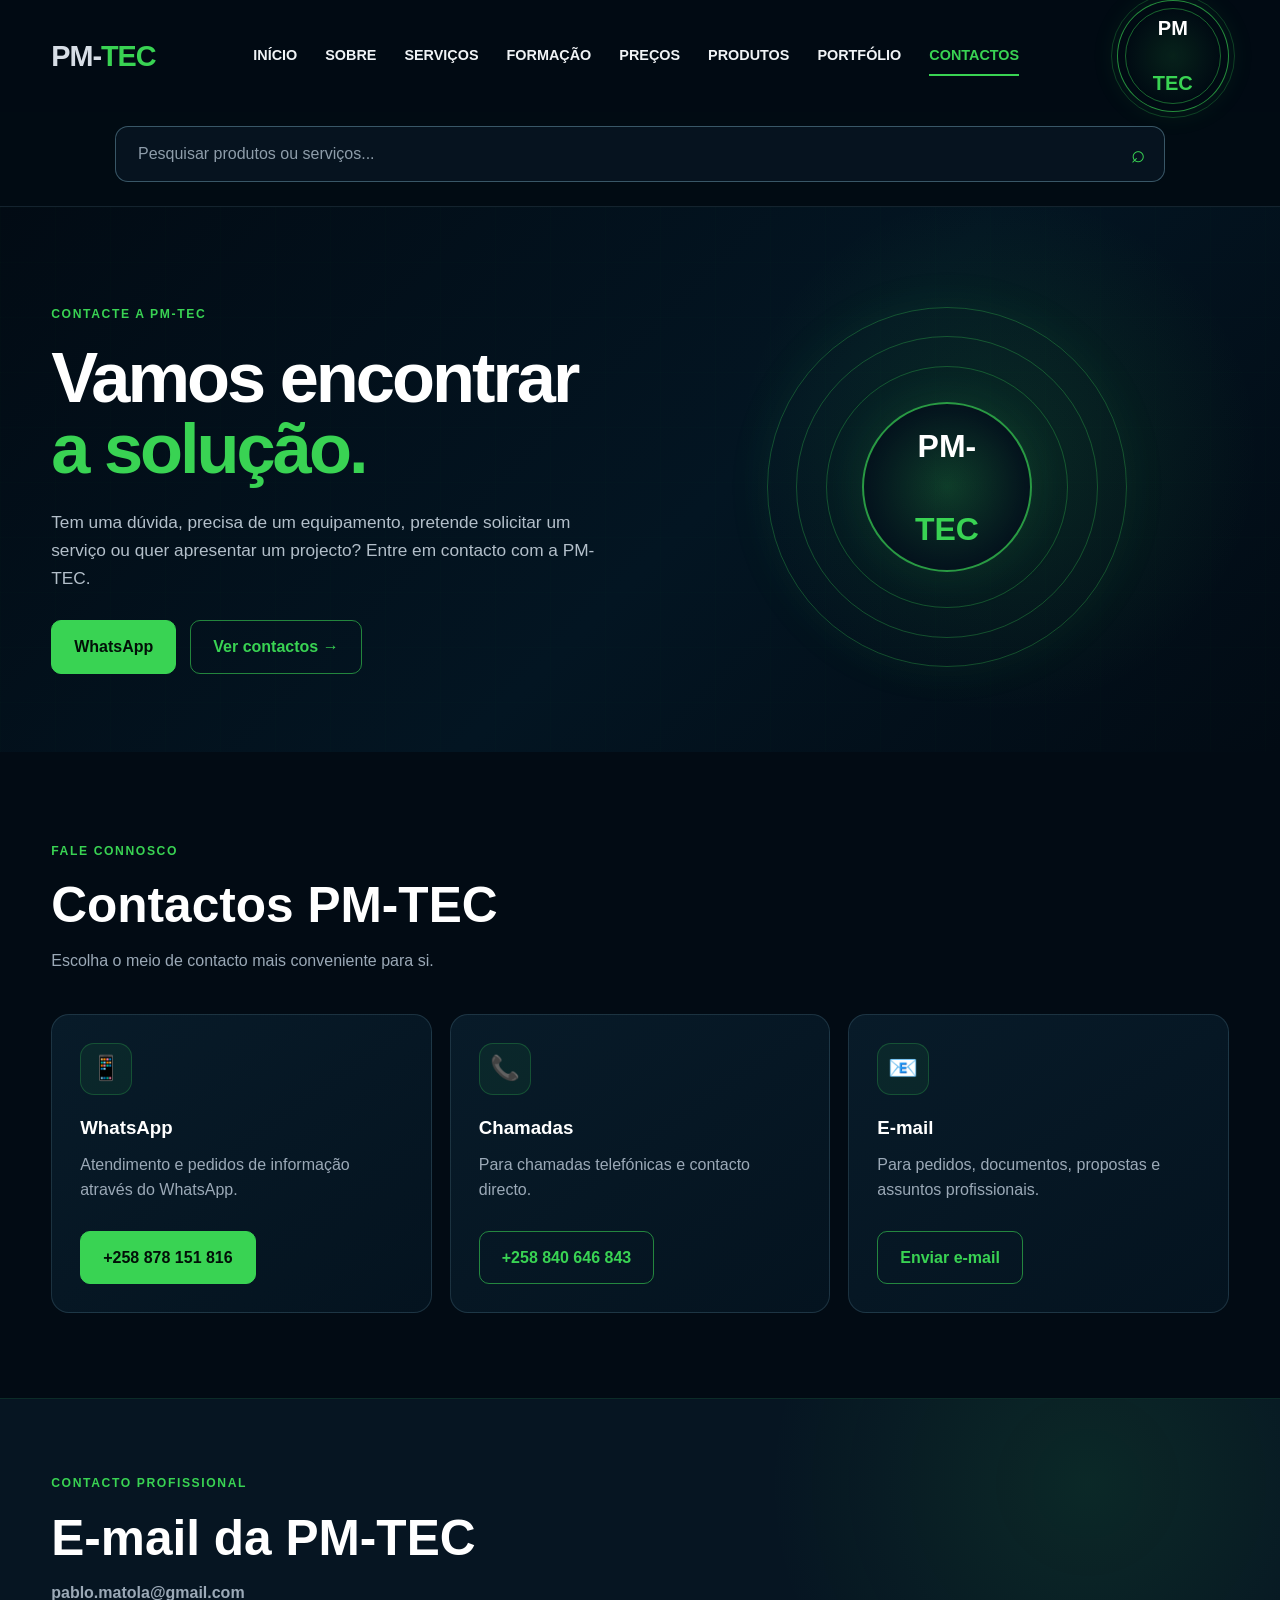
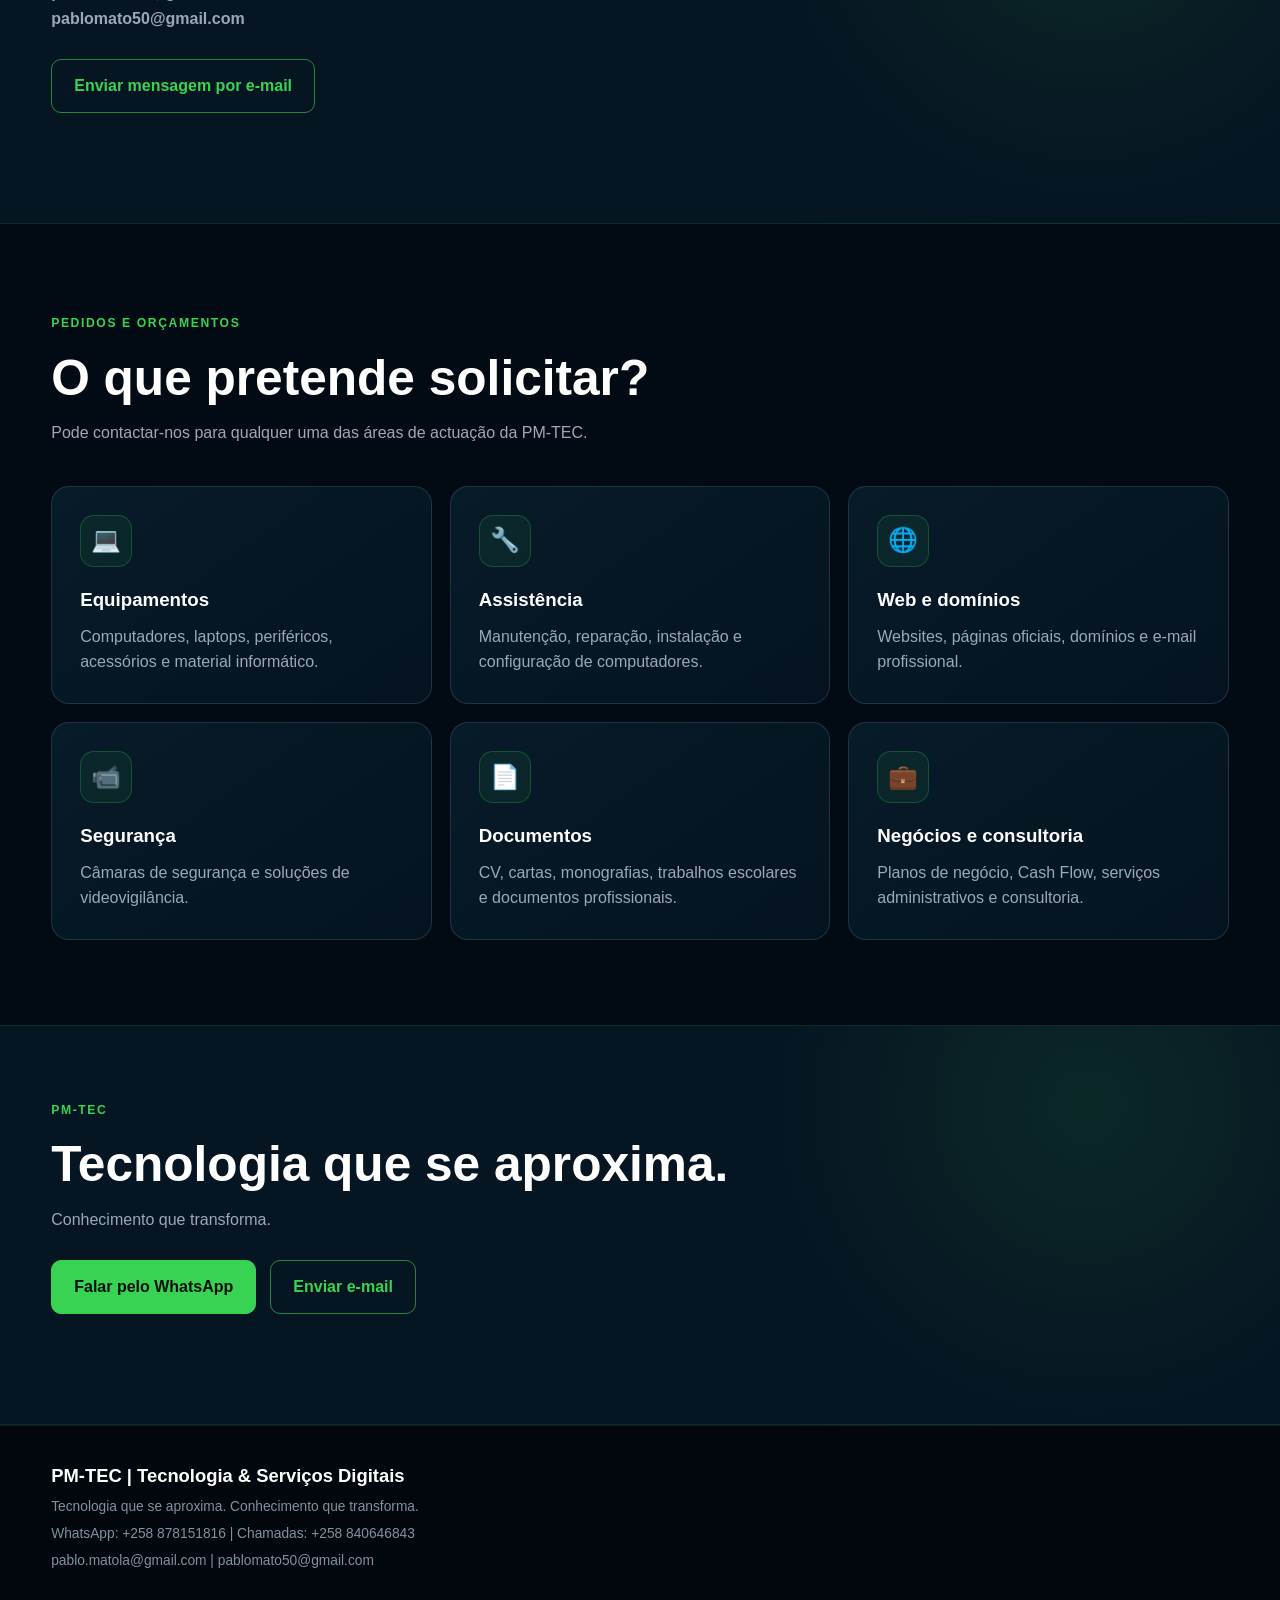
==== contactos.html @ cc6e76ad "Add initial contactos.html file This is the initial commit of the contactos.html file, which contain" ====
<!DOCTYPE html>
<html lang="pt-PT">
<head>
  <meta charset="UTF-8">
  <meta name="viewport" content="width=device-width, initial-scale=1.0">

  <title>Contactos | PM-TEC</title>

  <meta name="description" content="Contacte a PM-TEC para computadores, serviços informáticos, websites, documentos, formação, assistência técnica e consultoria em Moçambique.">

  <link rel="stylesheet" href="style.css">
</head>

<body>

<header>

  <div class="container nav">

    <a href="index.html" class="logo">
      PM-<span>TEC</span>
    </a>

    <nav>
      <a href="index.html">INÍCIO</a>
      <a href="sobre.html">SOBRE</a>
      <a href="servicos.html">SERVIÇOS</a>
      <a href="formacao.html">FORMAÇÃO</a>
      <a href="precos.html">PREÇOS</a>
      <a href="produtos.html">PRODUTOS</a>
      <a href="portfolio.html">PORTFÓLIO</a>
      <a href="contactos.html" class="active">CONTACTOS</a>
    </nav>

    <div class="tech-logo">
      PM<br><span>TEC</span>
    </div>

  </div>


  <div class="search-area">

    <div class="container">

      <div class="search-box">

        <input
          type="search"
          placeholder="Pesquisar produtos ou serviços..."
          aria-label="Pesquisar produtos ou serviços"
        >

        <div class="search-icon">⌕</div>

      </div>

    </div>

  </div>

</header>


<main>


<section class="hero">

  <div class="container hero-grid">

    <div>

      <span class="eyebrow">CONTACTE A PM-TEC</span>

      <h1>
        Vamos encontrar
        <span>a solução.</span>
      </h1>

      <p>
        Tem uma dúvida, precisa de um equipamento, pretende solicitar
        um serviço ou quer apresentar um projecto? Entre em contacto
        com a PM-TEC.
      </p>

      <div class="actions">

        <a
          class="btn whatsapp"
          href="https://wa.me/258878151816"
          target="_blank"
        >
          WhatsApp
        </a>

        <a class="btn" href="#contactos">
          Ver contactos →
        </a>

      </div>

    </div>


    <div class="hero-tech">

      <div class="tech-orbit">

        <div class="tech-core">
          PM-<span>TEC</span>
        </div>

      </div>

    </div>

  </div>

</section>



<section class="section" id="contactos">

<div class="container">

  <div class="section-title">

    <span class="eyebrow">FALE CONNOSCO</span>

    <h2>
      Contactos PM-TEC
    </h2>

    <p>
      Escolha o meio de contacto mais conveniente para si.
    </p>

  </div>


  <div class="cards">


    <article class="card">

      <div class="icon">📱</div>

      <h3>WhatsApp</h3>

      <p>
        Atendimento e pedidos de informação através do WhatsApp.
      </p>

      <div class="actions">
        <a
          class="btn whatsapp"
          href="https://wa.me/258878151816"
          target="_blank"
        >
          +258 878 151 816
        </a>
      </div>

    </article>


    <article class="card">

      <div class="icon">📞</div>

      <h3>Chamadas</h3>

      <p>
        Para chamadas telefónicas e contacto directo.
      </p>

      <div class="actions">
        <a
          class="btn"
          href="tel:+258840646843"
        >
          +258 840 646 843
        </a>
      </div>

    </article>


    <article class="card">

      <div class="icon">📧</div>

      <h3>E-mail</h3>

      <p>
        Para pedidos, documentos, propostas e assuntos profissionais.
      </p>

      <div class="actions">
        <a
          class="btn"
          href="mailto:pablo.matola@gmail.com"
        >
          Enviar e-mail
        </a>
      </div>

    </article>


  </div>

</div>

</section>



<section class="highlight">

<div class="container">

  <div class="section-title">

    <span class="eyebrow">CONTACTO PROFISSIONAL</span>

    <h2>
      E-mail da PM-TEC
    </h2>

    <p>
      <strong>pablo.matola@gmail.com</strong>
      <br>
      <strong>pablomato50@gmail.com</strong>
    </p>

    <div class="actions">

      <a
        class="btn"
        href="mailto:pablo.matola@gmail.com"
      >
        Enviar mensagem por e-mail
      </a>

    </div>

  </div>

</div>

</section>



<section class="section">

<div class="container">

  <div class="section-title">

    <span class="eyebrow">PEDIDOS E ORÇAMENTOS</span>

    <h2>
      O que pretende solicitar?
    </h2>

    <p>
      Pode contactar-nos para qualquer uma das áreas de actuação
      da PM-TEC.
    </p>

  </div>


  <div class="cards">


    <article class="card">

      <div class="icon">💻</div>

      <h3>Equipamentos</h3>

      <p>
        Computadores, laptops, periféricos, acessórios e material informático.
      </p>

    </article>


    <article class="card">

      <div class="icon">🔧</div>

      <h3>Assistência</h3>

      <p>
        Manutenção, reparação, instalação e configuração de computadores.
      </p>

    </article>


    <article class="card">

      <div class="icon">🌐</div>

      <h3>Web e domínios</h3>

      <p>
        Websites, páginas oficiais, domínios e e-mail profissional.
      </p>

    </article>


    <article class="card">

      <div class="icon">📹</div>

      <h3>Segurança</h3>

      <p>
        Câmaras de segurança e soluções de videovigilância.
      </p>

    </article>


    <article class="card">

      <div class="icon">📄</div>

      <h3>Documentos</h3>

      <p>
        CV, cartas, monografias, trabalhos escolares e documentos profissionais.
      </p>

    </article>


    <article class="card">

      <div class="icon">💼</div>

      <h3>Negócios e consultoria</h3>

      <p>
        Planos de negócio, Cash Flow, serviços administrativos e consultoria.
      </p>

    </article>


  </div>

</div>

</section>



<section class="highlight">

<div class="container">

  <div class="section-title">

    <span class="eyebrow">PM-TEC</span>

    <h2>
      Tecnologia que se aproxima.
    </h2>

    <p>
      Conhecimento que transforma.
    </p>

    <div class="actions">

      <a
        class="btn whatsapp"
        href="https://wa.me/258878151816"
        target="_blank"
      >
        Falar pelo WhatsApp
      </a>

      <a
        class="btn"
        href="mailto:pablo.matola@gmail.com"
      >
        Enviar e-mail
      </a>

    </div>

  </div>

</div>

</section>


</main>



<footer>

  <div class="container">

    <strong>PM-TEC | Tecnologia & Serviços Digitais</strong>

    <p>
      Tecnologia que se aproxima. Conhecimento que transforma.
    </p>

    <p>
      WhatsApp: +258 878151816 |
      Chamadas: +258 840646843
    </p>

    <p>
      pablo.matola@gmail.com |
      pablomato50@gmail.com
    </p>

  </div>

</footer>


</body>
</html>
---- style.css ----
:root{
  --bg:#020b14;
  --bg2:#061522;
  --panel:#071824;
  --panel2:#0a1d2b;
  --green:#39d353;
  --green2:#55e86d;
  --white:#f5f7fa;
  --text:#d7dee6;
  --muted:#9ba9b7;
  --border:rgba(120,170,190,.20);
  --max:1280px;
}

*{
  box-sizing:border-box;
  margin:0;
  padding:0;
}

html{
  scroll-behavior:smooth;
}

body{
  font-family:Inter,Arial,Helvetica,sans-serif;
  background:var(--bg);
  color:var(--text);
  line-height:1.6;
  overflow-x:hidden;
}

a{
  color:inherit;
  text-decoration:none;
}

button,
input{
  font:inherit;
}

.container{
  width:min(var(--max),92%);
  margin:auto;
}

/* HEADER */

header{
  position:sticky;
  top:0;
  z-index:1000;
  background:rgba(2,11,20,.94);
  backdrop-filter:blur(16px);
  border-bottom:1px solid rgba(120,170,190,.16);
}

.nav{
  min-height:82px;
  display:flex;
  align-items:center;
  gap:30px;
}

.logo{
  font-size:1.8rem;
  font-weight:900;
  letter-spacing:-1px;
  white-space:nowrap;
}

.logo span{
  color:var(--green);
}

nav{
  flex:1;
  display:flex;
  justify-content:center;
  align-items:center;
  gap:4px;
}

nav a{
  position:relative;
  padding:10px 12px;
  color:#f0f3f6;
  font-size:.9rem;
  font-weight:650;
  transition:.25s;
}

nav a:hover,
nav a.active{
  color:var(--green);
}

nav a.active::after{
  content:"";
  position:absolute;
  left:12px;
  right:12px;
  bottom:2px;
  height:2px;
  background:var(--green);
}

/* PM-TEC SYMBOL */

.tech-logo{
  width:112px;
  height:112px;
  flex:none;
  position:relative;
  display:grid;
  place-items:center;
  border:1px solid rgba(57,211,83,.65);
  border-radius:50%;
  color:#fff;
  font-weight:900;
  font-size:1.25rem;
  line-height:1.05;
  text-align:center;
  background:radial-gradient(circle,rgba(57,211,83,.12),transparent 65%);
  box-shadow:0 0 28px rgba(57,211,83,.10);
}

.tech-logo::before,
.tech-logo::after{
  content:"";
  position:absolute;
  border:1px solid rgba(57,211,83,.45);
  border-radius:50%;
}

.tech-logo::before{
  inset:7px;
}

.tech-logo::after{
  inset:-7px;
  border-color:rgba(57,211,83,.25);
}

.tech-logo span{
  color:var(--green);
}

/* SEARCH */

.search-area{
  padding:14px 0 24px;
  background:rgba(2,11,20,.94);
}

.search-box{
  position:relative;
  width:min(1050px,100%);
  margin:auto;
}

.search-box input{
  width:100%;
  height:56px;
  padding:0 58px 0 22px;
  border:1px solid rgba(120,170,190,.45);
  border-radius:13px;
  outline:none;
  background:#06131f;
  color:#fff;
}

.search-box input::placeholder{
  color:#8e9daa;
}

.search-box input:focus{
  border-color:var(--green);
  box-shadow:0 0 0 3px rgba(57,211,83,.10);
}

.search-icon{
  position:absolute;
  right:20px;
  top:50%;
  transform:translateY(-50%);
  color:var(--green);
  font-size:1.5rem;
}

/* HERO */

.hero{
  position:relative;
  overflow:hidden;
  padding:85px 0 70px;
  background:
    radial-gradient(circle at 78% 45%,rgba(57,211,83,.12),transparent 25%),
    linear-gradient(135deg,#020b14,#031522 55%,#020b14);
}

.hero::before{
  content:"";
  position:absolute;
  inset:0;
  opacity:.28;
  background-image:
    linear-gradient(rgba(57,211,83,.05) 1px,transparent 1px),
    linear-gradient(90deg,rgba(57,211,83,.05) 1px,transparent 1px);
  background-size:55px 55px;
  pointer-events:none;
}

.hero-grid{
  position:relative;
  z-index:1;
  display:grid;
  grid-template-columns:1fr 1fr;
  gap:50px;
  align-items:center;
}

.hero h1{
  max-width:720px;
  color:#fff;
  font-size:clamp(3rem,5.5vw,5.4rem);
  line-height:1.02;
  letter-spacing:-3px;
}

.hero h1 span{
  color:var(--green);
}

.hero p{
  max-width:650px;
  margin-top:24px;
  color:#b3bfca;
  font-size:1.08rem;
}

.eyebrow{
  display:inline-block;
  margin-bottom:17px;
  color:var(--green);
  font-size:.76rem;
  font-weight:800;
  letter-spacing:1.6px;
  text-transform:uppercase;
}

/* HERO TECHNOLOGY */

.hero-tech{
  min-height:390px;
  display:grid;
  place-items:center;
  position:relative;
}

.tech-orbit{
  width:360px;
  height:360px;
  position:relative;
  display:grid;
  place-items:center;
  border:1px solid rgba(57,211,83,.30);
  border-radius:50%;
  box-shadow:0 0 50px rgba(57,211,83,.06);
}

.tech-orbit::before,
.tech-orbit::after{
  content:"";
  position:absolute;
  border:1px solid rgba(57,211,83,.30);
  border-radius:50%;
}

.tech-orbit::before{
  inset:28px;
}

.tech-orbit::after{
  inset:58px;
}

.tech-core{
  width:170px;
  height:170px;
  display:grid;
  place-items:center;
  border:2px solid rgba(57,211,83,.70);
  border-radius:50%;
  background:radial-gradient(circle,rgba(57,211,83,.14),#04131d 70%);
  color:#fff;
  font-size:2rem;
  font-weight:900;
  text-align:center;
  line-height:1;
  box-shadow:0 0 45px rgba(57,211,83,.12);
}

.tech-core span{
  display:block;
  color:var(--green);
}

/* BUTTONS */

.actions{
  display:flex;
  flex-wrap:wrap;
  gap:14px;
  margin-top:28px;
}

.btn{
  display:inline-flex;
  align-items:center;
  justify-content:center;
  padding:13px 22px;
  border:1px solid rgba(57,211,83,.60);
  border-radius:10px;
  color:var(--green);
  font-weight:750;
  transition:.25s;
}

.btn:hover{
  transform:translateY(-2px);
  box-shadow:0 10px 30px rgba(57,211,83,.10);
}

.btn.primary,
.btn.whatsapp{
  background:var(--green);
  border-color:var(--green);
  color:#021008;
}

.btn.primary:hover,
.btn.whatsapp:hover{
  background:var(--green2);
}

/* SECTIONS */

.section{
  padding:85px 0;
}

.section-title{
  margin-bottom:40px;
}

.section-title h2{
  color:#fff;
  font-size:clamp(2rem,4vw,3.1rem);
  line-height:1.1;
}

.section-title p{
  max-width:720px;
  margin-top:15px;
  color:var(--muted);
}

/* CARDS */

.cards{
  display:grid;
  grid-template-columns:repeat(3,1fr);
  gap:18px;
}

.card{
  padding:28px;
  min-height:210px;
  background:linear-gradient(145deg,#081b29,#04131f);
  border:1px solid var(--border);
  border-radius:18px;
  transition:.3s;
}

.card:hover{
  transform:translateY(-5px);
  border-color:rgba(57,211,83,.45);
  box-shadow:0 18px 45px rgba(0,0,0,.28);
}

.icon{
  width:52px;
  height:52px;
  display:grid;
  place-items:center;
  margin-bottom:18px;
  border:1px solid rgba(57,211,83,.25);
  border-radius:14px;
  background:rgba(57,211,83,.07);
  color:var(--green);
  font-size:1.5rem;
}

.card h3{
  margin-bottom:9px;
  color:#fff;
}

.card p{
  color:var(--muted);
}

/* HIGHLIGHT */

.highlight{
  padding:70px 0;
  background:
    radial-gradient(circle at 85% 20%,rgba(57,211,83,.10),transparent 28%),
    #061522;
  border-top:1px solid rgba(57,211,83,.12);
  border-bottom:1px solid rgba(57,211,83,.12);
}

/* FOOTER */

footer{
  padding:35px 0;
  background:#01070d;
  border-top:1px solid rgba(120,170,190,.14);
  color:#82919e;
}

footer strong{
  color:#fff;
  font-size:1.15rem;
}

footer p{
  margin-top:5px;
  font-size:.86rem;
}

/* MOBILE */

@media(max-width:1050px){
  nav a{
    padding:9px 7px;
    font-size:.8rem;
  }

  .tech-logo{
    width:90px;
    height:90px;
  }

  .hero-grid{
    gap:25px;
  }
}

@media(max-width:760px){
  .nav{
    min-height:70px;
  }

  nav{
    display:none;
  }

  .tech-logo{
    margin-left:auto;
    width:70px;
    height:70px;
    font-size:.9rem;
  }

  .hero{
    padding:65px 0;
  }

  .hero-grid{
    grid-template-columns:1fr;
  }

  .hero h1{
    font-size:clamp(2.7rem,12vw,4rem);
    letter-spacing:-2px;
  }

  .hero-tech{
    min-height:300px;
  }

  .tech-orbit{
    width:280px;
    height:280px;
  }

  .tech-core{
    width:130px;
    height:130px;
    font-size:1.5rem;
  }

  .cards{
    grid-template-columns:1fr;
  }
}
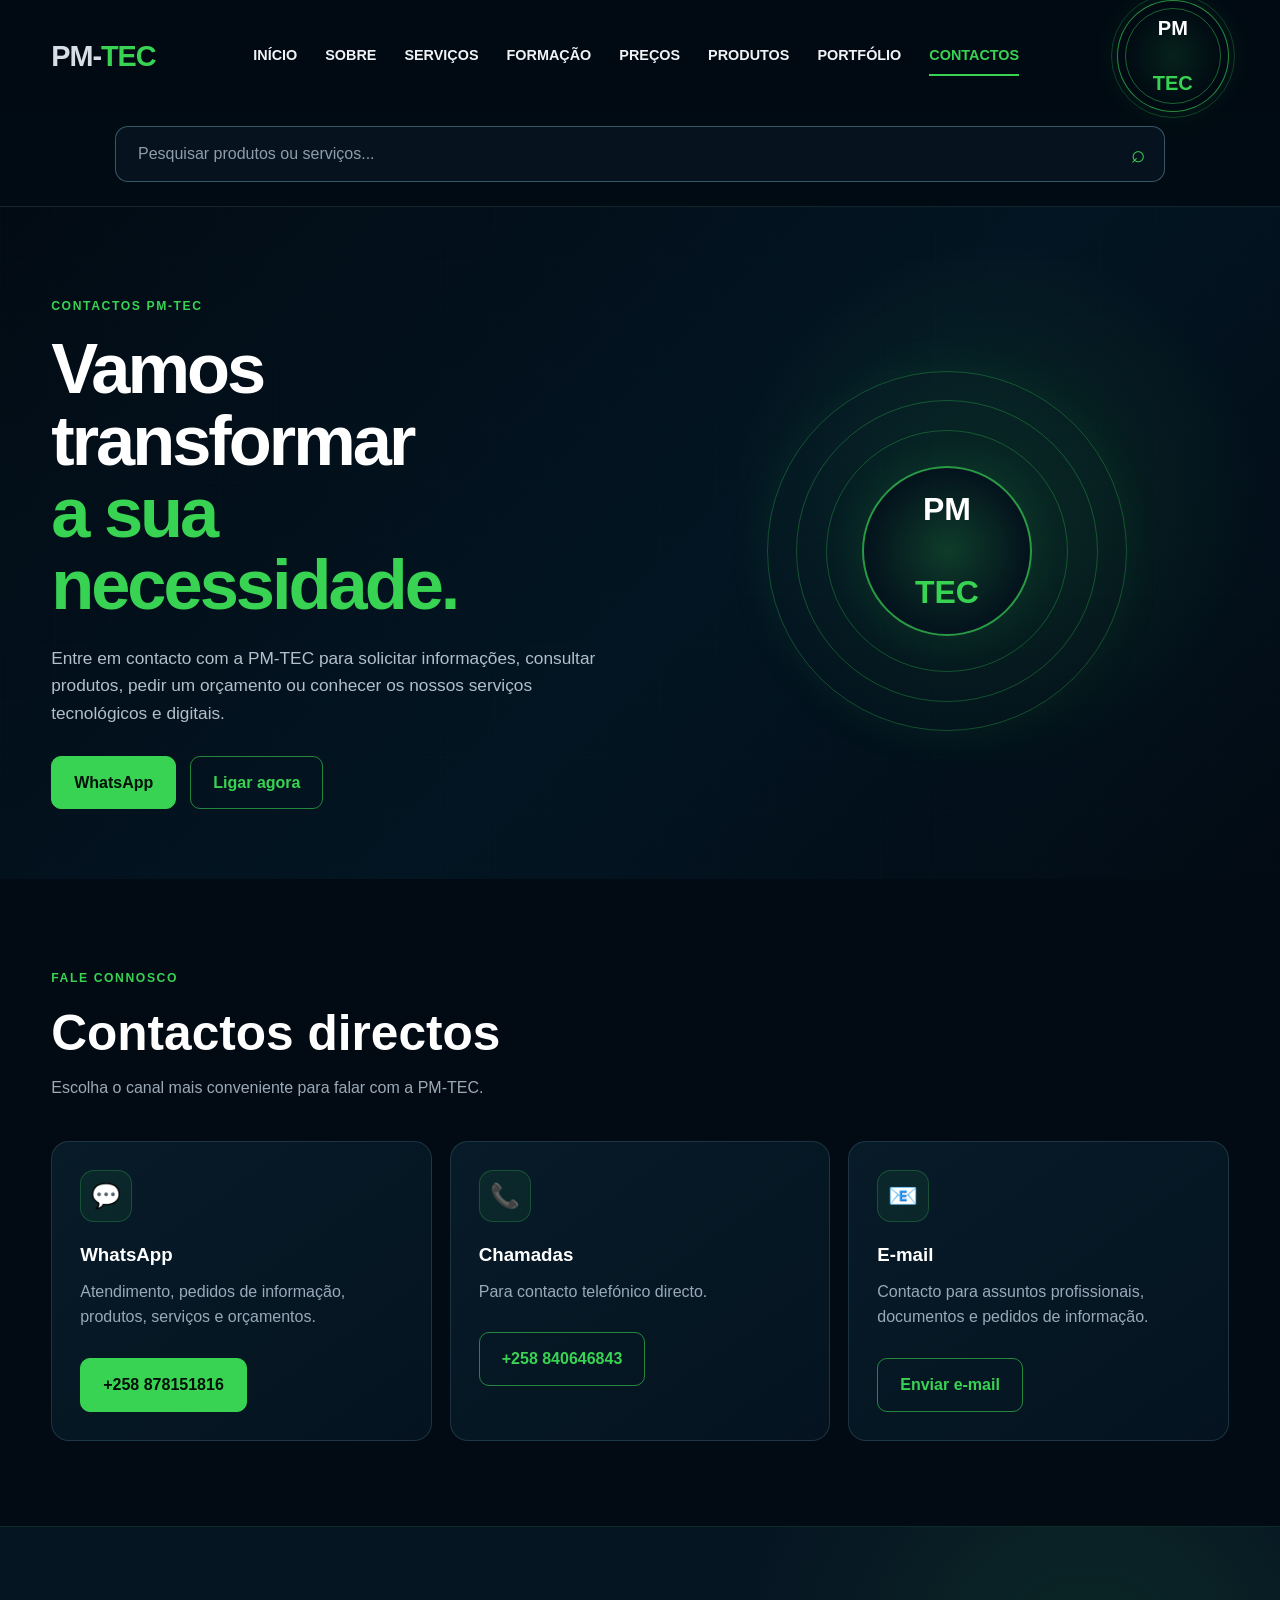
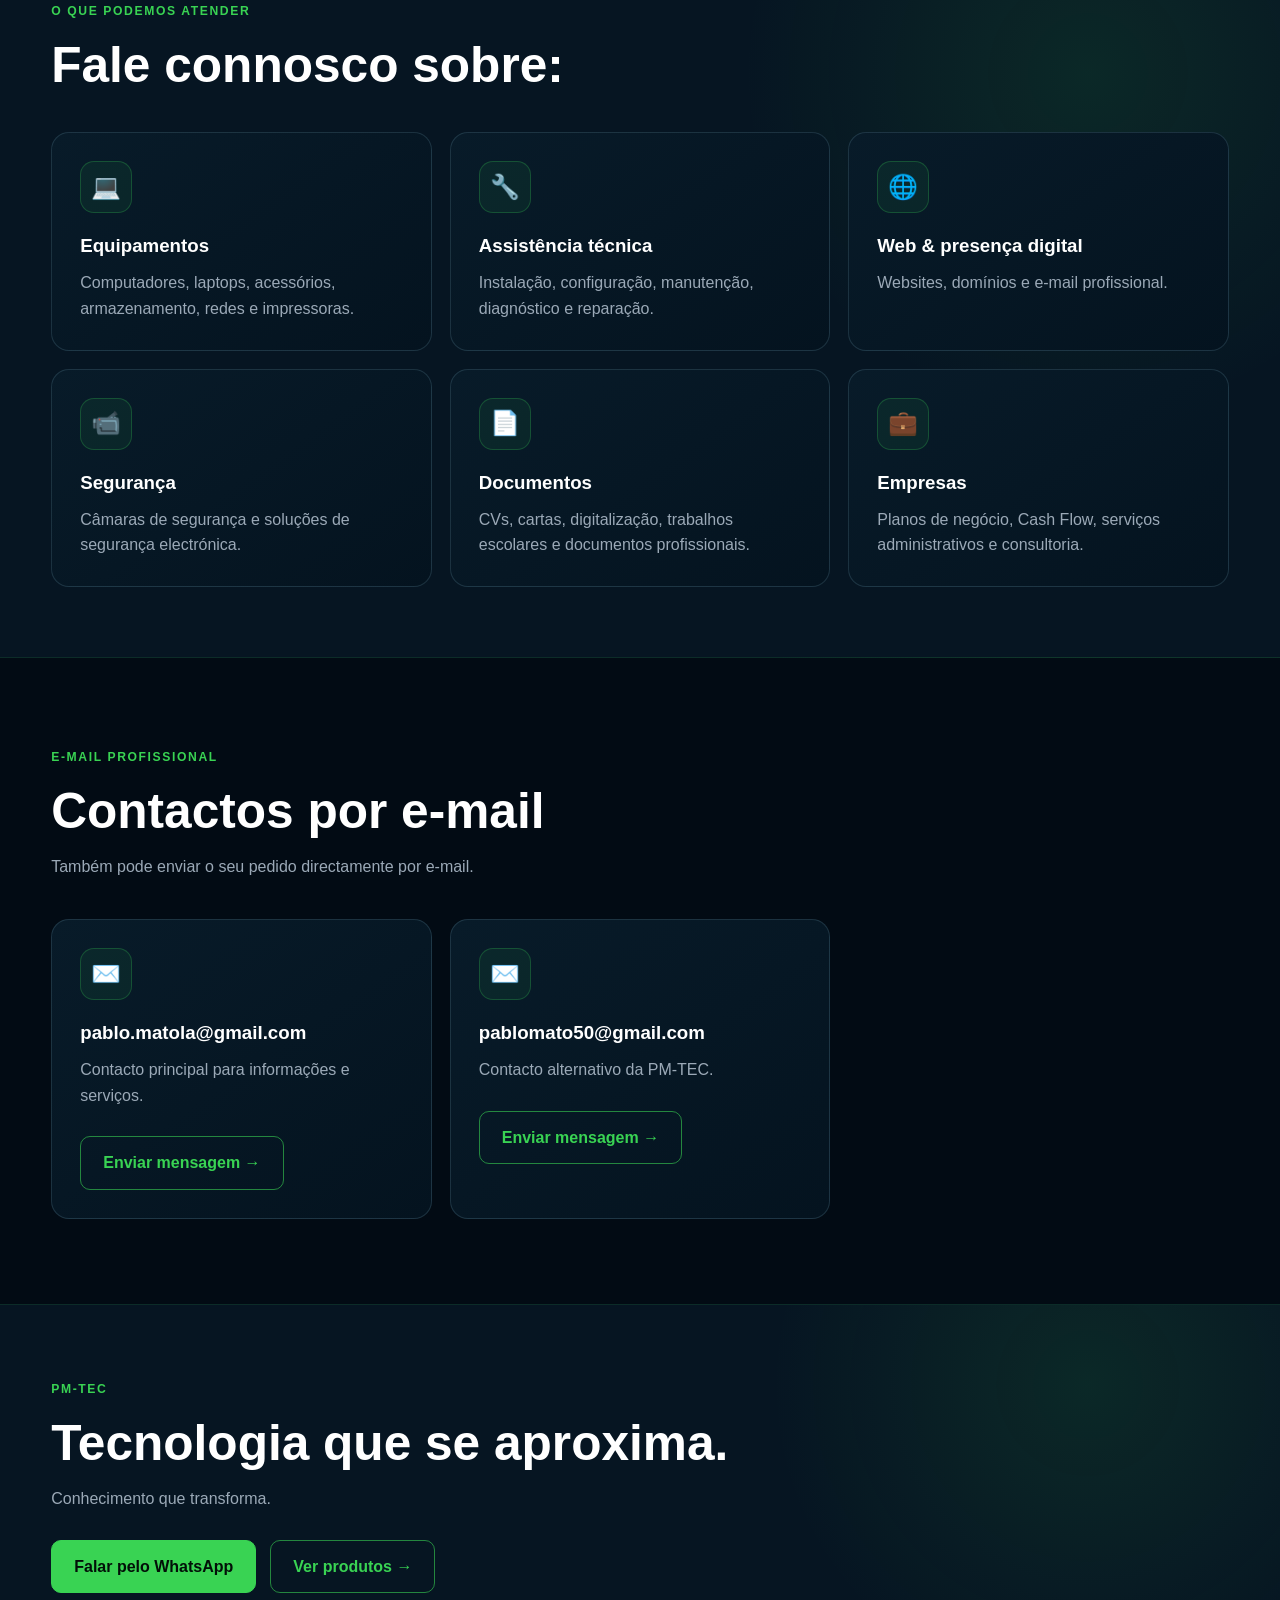
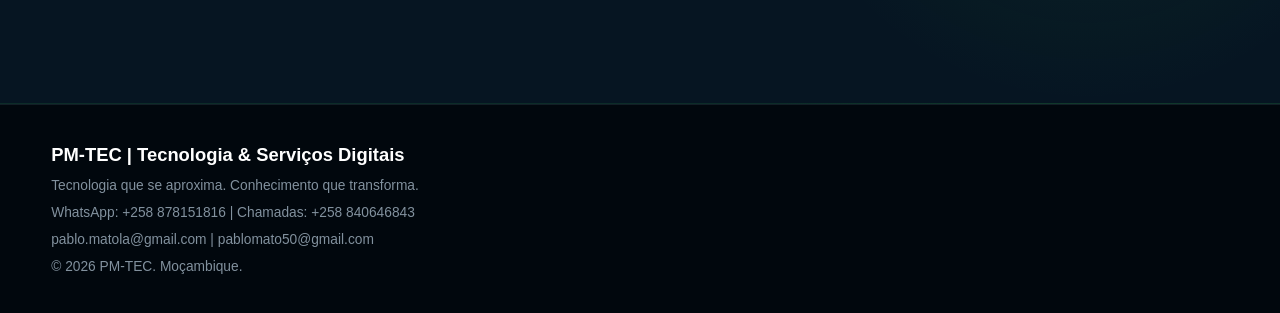
==== commit 0ac4c3df: "Update contactos.html" ====
--- a/contactos.html
+++ b/contactos.html
@@ -3,18 +3,13 @@
 <head>
   <meta charset="UTF-8">
   <meta name="viewport" content="width=device-width, initial-scale=1.0">
-
   <title>Contactos | PM-TEC</title>
-
-  <meta name="description" content="Contacte a PM-TEC para computadores, serviços informáticos, websites, documentos, formação, assistência técnica e consultoria em Moçambique.">
-
   <link rel="stylesheet" href="style.css">
 </head>
 
 <body>
 
 <header>
-
   <div class="container nav">
 
     <a href="index.html" class="logo">
@@ -38,380 +33,306 @@
 
   </div>
 
-
   <div class="search-area">
-
-    <div class="container">
-
-      <div class="search-box">
-
+    <div class="container">
+      <form class="search-box" id="globalSearch">
         <input
           type="search"
+          id="searchInput"
           placeholder="Pesquisar produtos ou serviços..."
-          aria-label="Pesquisar produtos ou serviços"
+          autocomplete="off"
         >
-
-        <div class="search-icon">⌕</div>
-
-      </div>
-
-    </div>
-
+        <span class="search-icon">⌕</span>
+      </form>
+    </div>
   </div>
-
 </header>
 
 
 <main>
 
-
-<section class="hero">
-
-  <div class="container hero-grid">
-
-    <div>
-
-      <span class="eyebrow">CONTACTE A PM-TEC</span>
-
-      <h1>
-        Vamos encontrar
-        <span>a solução.</span>
-      </h1>
-
-      <p>
-        Tem uma dúvida, precisa de um equipamento, pretende solicitar
-        um serviço ou quer apresentar um projecto? Entre em contacto
-        com a PM-TEC.
-      </p>
-
-      <div class="actions">
-
-        <a
-          class="btn whatsapp"
-          href="https://wa.me/258878151816"
-          target="_blank"
-        >
-          WhatsApp
-        </a>
-
-        <a class="btn" href="#contactos">
-          Ver contactos →
-        </a>
-
-      </div>
-
-    </div>
-
-
-    <div class="hero-tech">
-
-      <div class="tech-orbit">
-
-        <div class="tech-core">
-          PM-<span>TEC</span>
+  <section class="hero">
+    <div class="container hero-grid">
+
+      <div>
+        <span class="eyebrow">Contactos PM-TEC</span>
+
+        <h1>
+          Vamos transformar<br>
+          <span>a sua necessidade.</span>
+        </h1>
+
+        <p>
+          Entre em contacto com a PM-TEC para solicitar informações,
+          consultar produtos, pedir um orçamento ou conhecer os nossos
+          serviços tecnológicos e digitais.
+        </p>
+
+        <div class="actions">
+
+          <a
+            href="https://wa.me/258878151816"
+            class="btn whatsapp"
+            target="_blank"
+          >
+            WhatsApp
+          </a>
+
+          <a
+            href="tel:+258840646843"
+            class="btn"
+          >
+            Ligar agora
+          </a>
+
         </div>
-
-      </div>
-
-    </div>
-
-  </div>
-
-</section>
-
-
-
-<section class="section" id="contactos">
-
-<div class="container">
-
-  <div class="section-title">
-
-    <span class="eyebrow">FALE CONNOSCO</span>
-
-    <h2>
-      Contactos PM-TEC
-    </h2>
-
-    <p>
-      Escolha o meio de contacto mais conveniente para si.
-    </p>
-
-  </div>
-
-
-  <div class="cards">
-
-
-    <article class="card">
-
-      <div class="icon">📱</div>
-
-      <h3>WhatsApp</h3>
-
-      <p>
-        Atendimento e pedidos de informação através do WhatsApp.
-      </p>
-
-      <div class="actions">
-        <a
-          class="btn whatsapp"
-          href="https://wa.me/258878151816"
-          target="_blank"
-        >
-          +258 878 151 816
-        </a>
-      </div>
-
-    </article>
-
-
-    <article class="card">
-
-      <div class="icon">📞</div>
-
-      <h3>Chamadas</h3>
-
-      <p>
-        Para chamadas telefónicas e contacto directo.
-      </p>
-
-      <div class="actions">
-        <a
-          class="btn"
-          href="tel:+258840646843"
-        >
-          +258 840 646 843
-        </a>
-      </div>
-
-    </article>
-
-
-    <article class="card">
-
-      <div class="icon">📧</div>
-
-      <h3>E-mail</h3>
-
-      <p>
-        Para pedidos, documentos, propostas e assuntos profissionais.
-      </p>
-
-      <div class="actions">
-        <a
-          class="btn"
-          href="mailto:pablo.matola@gmail.com"
-        >
-          Enviar e-mail
-        </a>
-      </div>
-
-    </article>
-
-
-  </div>
-
-</div>
-
-</section>
-
-
-
-<section class="highlight">
-
-<div class="container">
-
-  <div class="section-title">
-
-    <span class="eyebrow">CONTACTO PROFISSIONAL</span>
-
-    <h2>
-      E-mail da PM-TEC
-    </h2>
-
-    <p>
-      <strong>pablo.matola@gmail.com</strong>
-      <br>
-      <strong>pablomato50@gmail.com</strong>
-    </p>
-
-    <div class="actions">
-
-      <a
-        class="btn"
-        href="mailto:pablo.matola@gmail.com"
-      >
-        Enviar mensagem por e-mail
-      </a>
-
-    </div>
-
-  </div>
-
-</div>
-
-</section>
-
-
-
-<section class="section">
-
-<div class="container">
-
-  <div class="section-title">
-
-    <span class="eyebrow">PEDIDOS E ORÇAMENTOS</span>
-
-    <h2>
-      O que pretende solicitar?
-    </h2>
-
-    <p>
-      Pode contactar-nos para qualquer uma das áreas de actuação
-      da PM-TEC.
-    </p>
-
-  </div>
-
-
-  <div class="cards">
-
-
-    <article class="card">
-
-      <div class="icon">💻</div>
-
-      <h3>Equipamentos</h3>
-
-      <p>
-        Computadores, laptops, periféricos, acessórios e material informático.
-      </p>
-
-    </article>
-
-
-    <article class="card">
-
-      <div class="icon">🔧</div>
-
-      <h3>Assistência</h3>
-
-      <p>
-        Manutenção, reparação, instalação e configuração de computadores.
-      </p>
-
-    </article>
-
-
-    <article class="card">
-
-      <div class="icon">🌐</div>
-
-      <h3>Web e domínios</h3>
-
-      <p>
-        Websites, páginas oficiais, domínios e e-mail profissional.
-      </p>
-
-    </article>
-
-
-    <article class="card">
-
-      <div class="icon">📹</div>
-
-      <h3>Segurança</h3>
-
-      <p>
-        Câmaras de segurança e soluções de videovigilância.
-      </p>
-
-    </article>
-
-
-    <article class="card">
-
-      <div class="icon">📄</div>
-
-      <h3>Documentos</h3>
-
-      <p>
-        CV, cartas, monografias, trabalhos escolares e documentos profissionais.
-      </p>
-
-    </article>
-
-
-    <article class="card">
-
-      <div class="icon">💼</div>
-
-      <h3>Negócios e consultoria</h3>
-
-      <p>
-        Planos de negócio, Cash Flow, serviços administrativos e consultoria.
-      </p>
-
-    </article>
-
-
-  </div>
-
-</div>
-
-</section>
-
-
-
-<section class="highlight">
-
-<div class="container">
-
-  <div class="section-title">
-
-    <span class="eyebrow">PM-TEC</span>
-
-    <h2>
-      Tecnologia que se aproxima.
-    </h2>
-
-    <p>
-      Conhecimento que transforma.
-    </p>
-
-    <div class="actions">
-
-      <a
-        class="btn whatsapp"
-        href="https://wa.me/258878151816"
-        target="_blank"
-      >
-        Falar pelo WhatsApp
-      </a>
-
-      <a
-        class="btn"
-        href="mailto:pablo.matola@gmail.com"
-      >
-        Enviar e-mail
-      </a>
-
-    </div>
-
-  </div>
-
-</div>
-
-</section>
-
+      </div>
+
+      <div class="hero-tech">
+        <div class="tech-orbit">
+          <div class="tech-core">
+            PM<br><span>TEC</span>
+          </div>
+        </div>
+      </div>
+
+    </div>
+  </section>
+
+
+  <section class="section">
+    <div class="container">
+
+      <div class="section-title">
+        <span class="eyebrow">Fale connosco</span>
+        <h2>Contactos directos</h2>
+        <p>
+          Escolha o canal mais conveniente para falar com a PM-TEC.
+        </p>
+      </div>
+
+      <div class="cards">
+
+        <article class="card">
+          <div class="icon">💬</div>
+          <h3>WhatsApp</h3>
+          <p>
+            Atendimento, pedidos de informação, produtos,
+            serviços e orçamentos.
+          </p>
+
+          <div class="actions">
+            <a
+              href="https://wa.me/258878151816"
+              class="btn whatsapp"
+              target="_blank"
+            >
+              +258 878151816
+            </a>
+          </div>
+        </article>
+
+
+        <article class="card">
+          <div class="icon">📞</div>
+          <h3>Chamadas</h3>
+          <p>
+            Para contacto telefónico directo.
+          </p>
+
+          <div class="actions">
+            <a
+              href="tel:+258840646843"
+              class="btn"
+            >
+              +258 840646843
+            </a>
+          </div>
+        </article>
+
+
+        <article class="card">
+          <div class="icon">📧</div>
+          <h3>E-mail</h3>
+          <p>
+            Contacto para assuntos profissionais,
+            documentos e pedidos de informação.
+          </p>
+
+          <div class="actions">
+            <a
+              href="mailto:pablo.matola@gmail.com"
+              class="btn"
+            >
+              Enviar e-mail
+            </a>
+          </div>
+        </article>
+
+      </div>
+    </div>
+  </section>
+
+
+  <section class="highlight">
+    <div class="container">
+
+      <div class="section-title">
+        <span class="eyebrow">O que podemos atender</span>
+        <h2>Fale connosco sobre:</h2>
+      </div>
+
+      <div class="cards">
+
+        <article class="card">
+          <div class="icon">💻</div>
+          <h3>Equipamentos</h3>
+          <p>
+            Computadores, laptops, acessórios, armazenamento,
+            redes e impressoras.
+          </p>
+        </article>
+
+        <article class="card">
+          <div class="icon">🔧</div>
+          <h3>Assistência técnica</h3>
+          <p>
+            Instalação, configuração, manutenção,
+            diagnóstico e reparação.
+          </p>
+        </article>
+
+        <article class="card">
+          <div class="icon">🌐</div>
+          <h3>Web & presença digital</h3>
+          <p>
+            Websites, domínios e e-mail profissional.
+          </p>
+        </article>
+
+        <article class="card">
+          <div class="icon">📹</div>
+          <h3>Segurança</h3>
+          <p>
+            Câmaras de segurança e soluções de
+            segurança electrónica.
+          </p>
+        </article>
+
+        <article class="card">
+          <div class="icon">📄</div>
+          <h3>Documentos</h3>
+          <p>
+            CVs, cartas, digitalização, trabalhos escolares
+            e documentos profissionais.
+          </p>
+        </article>
+
+        <article class="card">
+          <div class="icon">💼</div>
+          <h3>Empresas</h3>
+          <p>
+            Planos de negócio, Cash Flow, serviços administrativos
+            e consultoria.
+          </p>
+        </article>
+
+      </div>
+    </div>
+  </section>
+
+
+  <section class="section">
+    <div class="container">
+
+      <div class="section-title">
+        <span class="eyebrow">E-mail profissional</span>
+        <h2>Contactos por e-mail</h2>
+        <p>
+          Também pode enviar o seu pedido directamente por e-mail.
+        </p>
+      </div>
+
+      <div class="cards">
+
+        <article class="card">
+          <div class="icon">✉️</div>
+          <h3>pablo.matola@gmail.com</h3>
+          <p>
+            Contacto principal para informações e serviços.
+          </p>
+
+          <div class="actions">
+            <a
+              href="mailto:pablo.matola@gmail.com"
+              class="btn"
+            >
+              Enviar mensagem →
+            </a>
+          </div>
+        </article>
+
+
+        <article class="card">
+          <div class="icon">✉️</div>
+          <h3>pablomato50@gmail.com</h3>
+          <p>
+            Contacto alternativo da PM-TEC.
+          </p>
+
+          <div class="actions">
+            <a
+              href="mailto:pablomato50@gmail.com"
+              class="btn"
+            >
+              Enviar mensagem →
+            </a>
+          </div>
+        </article>
+
+      </div>
+    </div>
+  </section>
+
+
+  <section class="highlight">
+    <div class="container">
+
+      <div class="section-title">
+        <span class="eyebrow">PM-TEC</span>
+
+        <h2>
+          Tecnologia que se aproxima.
+        </h2>
+
+        <p>
+          Conhecimento que transforma.
+        </p>
+
+        <div class="actions">
+
+          <a
+            href="https://wa.me/258878151816"
+            class="btn whatsapp"
+            target="_blank"
+          >
+            Falar pelo WhatsApp
+          </a>
+
+          <a href="produtos.html" class="btn">
+            Ver produtos →
+          </a>
+
+        </div>
+      </div>
+
+    </div>
+  </section>
 
 </main>
 
 
-
 <footer>
-
   <div class="container">
 
     <strong>PM-TEC | Tecnologia & Serviços Digitais</strong>
@@ -430,10 +351,31 @@
       pablomato50@gmail.com
     </p>
 
+    <p>
+      © 2026 PM-TEC. Moçambique.
+    </p>
+
   </div>
-
 </footer>
 
+
+<script>
+  const searchForm = document.getElementById("globalSearch");
+  const searchInput = document.getElementById("searchInput");
+
+  searchForm.addEventListener("submit", function(event) {
+    event.preventDefault();
+
+    const query = searchInput.value.trim();
+
+    if (query) {
+      window.location.href =
+        "pesquisa.html?q=" + encodeURIComponent(query);
+    } else {
+      window.location.href = "pesquisa.html";
+    }
+  });
+</script>
 
 </body>
 </html>
